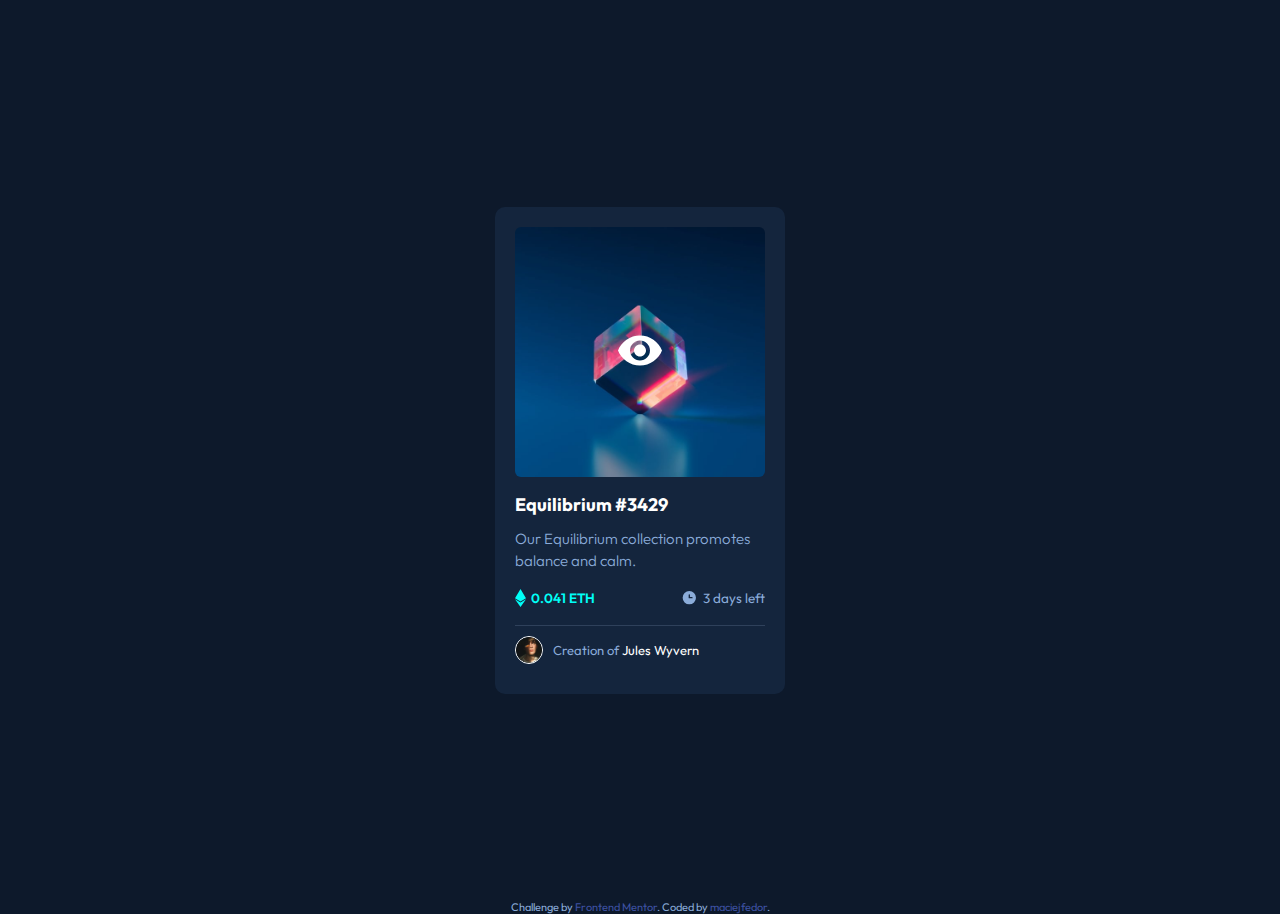
==== nft-preview-card-component-main/index.html @ aaccee7e "Initial commit" ====
<!DOCTYPE html>
<html lang="en">
  <head>
    <meta charset="UTF-8" />
    <meta name="viewport" content="width=device-width, initial-scale=1.0" />

    <link
      rel="icon"
      type="image/png"
      sizes="32x32"
      href="./images/favicon-32x32.png"
    />
    <link
      href="https://fonts.googleapis.com/css2?family=Outfit:wght@300;400;600&display=swap"
      rel="stylesheet"
    />
    <link rel="stylesheet" href="style.css" />
    <title>Frontend Mentor | NFT preview card component</title>
  </head>
  <body>
    <main class="nft-box">
      <figure class="nft">
        <div class="nft-img-box">
          <div class="nft-img" role="img" aria-label="NFT item image"></div>
          <div class="nft-img-icon">
            <svg width="48" height="48" xmlns="http://www.w3.org/2000/svg">
              <g fill="none" fill-rule="evenodd">
                <path d="M0 0h48v48H0z" />
                <path
                  d="M24 9C14 9 5.46 15.22 2 24c3.46 8.78 12 15 22 15 10.01 0 18.54-6.22 22-15-3.46-8.78-11.99-15-22-15Zm0 25c-5.52 0-10-4.48-10-10s4.48-10 10-10 10 4.48 10 10-4.48 10-10 10Zm0-16c-3.31 0-6 2.69-6 6s2.69 6 6 6 6-2.69 6-6-2.69-6-6-6Z"
                  fill="#FFF"
                  fill-rule="nonzero"
                />
              </g>
            </svg>
          </div>
        </div>

        <h1 class="nft-heading">Equilibrium #3429</h1>
        <p class="nft-description">
          Our Equilibrium collection promotes balance and calm.
        </p>
        <div class="nft-features">
          <div class="nft-feature">
            <svg width="11" height="18" xmlns="http://www.w3.org/2000/svg">
              <path
                d="M11 10.216 5.5 18 0 10.216l5.5 3.263 5.5-3.262ZM5.5 0l5.496 9.169L5.5 12.43 0 9.17 5.5 0Z"
                fill="#00FFF8"
              />
            </svg>
            <span class="nft-feature-text">
              <strong> 0.041 ETH </strong>
            </span>
          </div>
          <div class="nft-feature">
            <svg width="17" height="17" xmlns="http://www.w3.org/2000/svg">
              <path
                d="M8.305 2.007a6.667 6.667 0 1 0 0 13.334 6.667 6.667 0 0 0 0-13.334Zm2.667 7.334H8.305a.667.667 0 0 1-.667-.667V6.007a.667.667 0 0 1 1.334 0v2h2a.667.667 0 0 1 0 1.334Z"
                fill="#8BACD9"
              />
            </svg>
            <span class="nft-feature-text">3 days left</span>
          </div>
        </div>

        <footer>
          <img
            src="images/image-avatar.png"
            alt="Jules Wyvern headshot image"
            class="nft-author-img"
          />
          <p class="nft-author">Creation of <span>Jules Wyvern</span></p>
        </footer>
      </figure>
    </main>
    <div class="attribution">
      Challenge by
      <a href="https://www.frontendmentor.io?ref=challenge" target="_blank"
        >Frontend Mentor</a
      >. Coded by <a href="#">maciejfedor</a>.
    </div>
  </body>
</html>
---- nft-preview-card-component-main/style.css ----
* {
  margin: 0;
  padding: 0;
  box-sizing: border-box;
}

html {
  font-size: 62.5%;
}

body {
  font-family: "Outfit", sans-serif;
  background-color: #0d192b;
  color: #8bacda;
  font-weight: 400;
}

.nft-box {
  display: grid;
  place-content: center;
  min-height: 100vh;
}
.nft {
  max-width: 29rem;
  background-color: #14253d;
  padding: 2rem;
  border-radius: 1rem;
}

.nft-img-box {
  position: relative;
}
.nft-img {
  background-image: url("images/image-equilibrium.jpg");
  width: 25rem;
  height: 25rem;
  margin-bottom: 1.6rem;
  border-radius: 0.6rem;
  background-size: cover;
}

.nft-img-icon {
  position: absolute;
  top: 50%;
  left: 50%;
  transform: translate(-50%, -50%);
  cursor: pointer;
}

.nft-heading {
  font-size: 1.8rem;
  color: #fff;
  margin-bottom: 1.2rem;
}

.nft-description {
  font-size: 1.5rem;
  margin-bottom: 1.6rem;
  font-weight: 300;
  line-height: 1.5;
}

.nft-features {
  display: flex;
  justify-content: space-between;
  align-items: center;
  margin-bottom: 1.8rem;
}

.nft-feature {
  display: flex;
  align-items: center;
  gap: 0.5rem;
}

.nft-feature-text {
  font-size: 1.35rem;
}

.nft-feature-text strong {
  color: #00fff7;
  font-weight: 600;
}

footer {
  display: flex;
  align-items: center;
  gap: 1rem;
  border-top: 1px solid #2f415b;
  padding: 1rem 0;
}

.nft-author-img {
  width: 2.8rem;
  height: 2.8rem;
  border: 1px solid #fff;
  border-radius: 50%;
}

.nft-author {
  font-size: 1.3rem;
}

.nft-author span {
  color: #fff;
}

.nft-heading:hover,
.nft-author span:hover {
  color: #00fff7;
  cursor: pointer;
}

.nft-img-box:hover .nft-img {
  background-image: linear-gradient(
      rgb(0, 255, 247, 0.4),
      rgba(0, 255, 247, 0.4)
    ),
    url("images/image-equilibrium.jpg");
  cursor: pointer;
}

.attribution {
  font-size: 11px;
  text-align: center;
}
.attribution a {
  color: hsl(228, 45%, 44%);
  text-decoration: none;
}
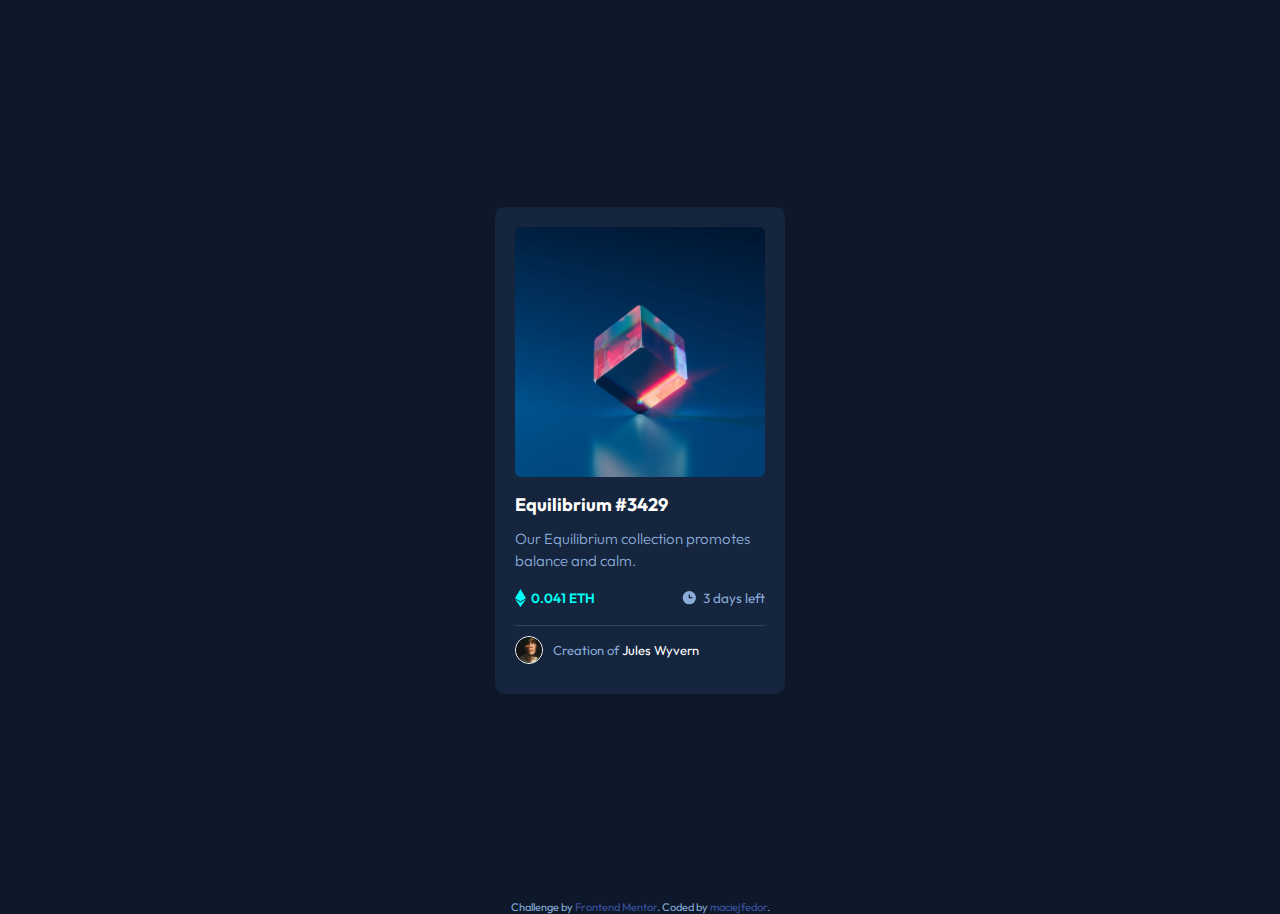
==== commit c620e95b: "hover effect update" ====
--- a/nft-preview-card-component-main/index.html
+++ b/nft-preview-card-component-main/index.html
@@ -21,9 +21,18 @@
     <main class="nft-box">
       <figure class="nft">
         <div class="nft-img-box">
-          <div class="nft-img" role="img" aria-label="NFT item image"></div>
-          <div class="nft-img-icon">
-            <svg width="48" height="48" xmlns="http://www.w3.org/2000/svg">
+          <img
+            src="images/image-equilibrium.jpg"
+            class="nft-img"
+            alt="NFT item image"
+          />
+          <div class="nft-img-overlay">
+            <svg
+              class="nft-img-icon"
+              width="48"
+              height="48"
+              xmlns="http://www.w3.org/2000/svg"
+            >
               <g fill="none" fill-rule="evenodd">
                 <path d="M0 0h48v48H0z" />
                 <path
--- a/nft-preview-card-component-main/style.css
+++ b/nft-preview-card-component-main/style.css
@@ -30,20 +30,36 @@
 .nft-img-box {
   position: relative;
 }
+
 .nft-img {
-  background-image: url("images/image-equilibrium.jpg");
-  width: 25rem;
-  height: 25rem;
+  width: 100%;
+  height: auto;
+  border-radius: 0.6rem;
+  opacity: 1;
+  display: block;
   margin-bottom: 1.6rem;
-  border-radius: 0.6rem;
-  background-size: cover;
+}
+
+.nft-img-overlay {
+  position: absolute;
+  top: 50%;
+  left: 50%;
+  height: 100%;
+  width: 100%;
+  transform: translate(-50%, -50%);
+  background-color: rgba(0, 255, 247, 0.5);
+  opacity: 0;
 }
 
 .nft-img-icon {
   position: absolute;
+  transform: translate(-50%, -50%);
   top: 50%;
   left: 50%;
-  transform: translate(-50%, -50%);
+}
+
+.nft-img-box:hover .nft-img-overlay {
+  opacity: 1;
   cursor: pointer;
 }
 
@@ -105,18 +121,15 @@
   color: #fff;
 }
 
+.nft-heading,
+.nft-author span,
+.nft-img-overlay {
+  transition: all 0.3s;
+}
+
 .nft-heading:hover,
 .nft-author span:hover {
   color: #00fff7;
-  cursor: pointer;
-}
-
-.nft-img-box:hover .nft-img {
-  background-image: linear-gradient(
-      rgb(0, 255, 247, 0.4),
-      rgba(0, 255, 247, 0.4)
-    ),
-    url("images/image-equilibrium.jpg");
   cursor: pointer;
 }
 
